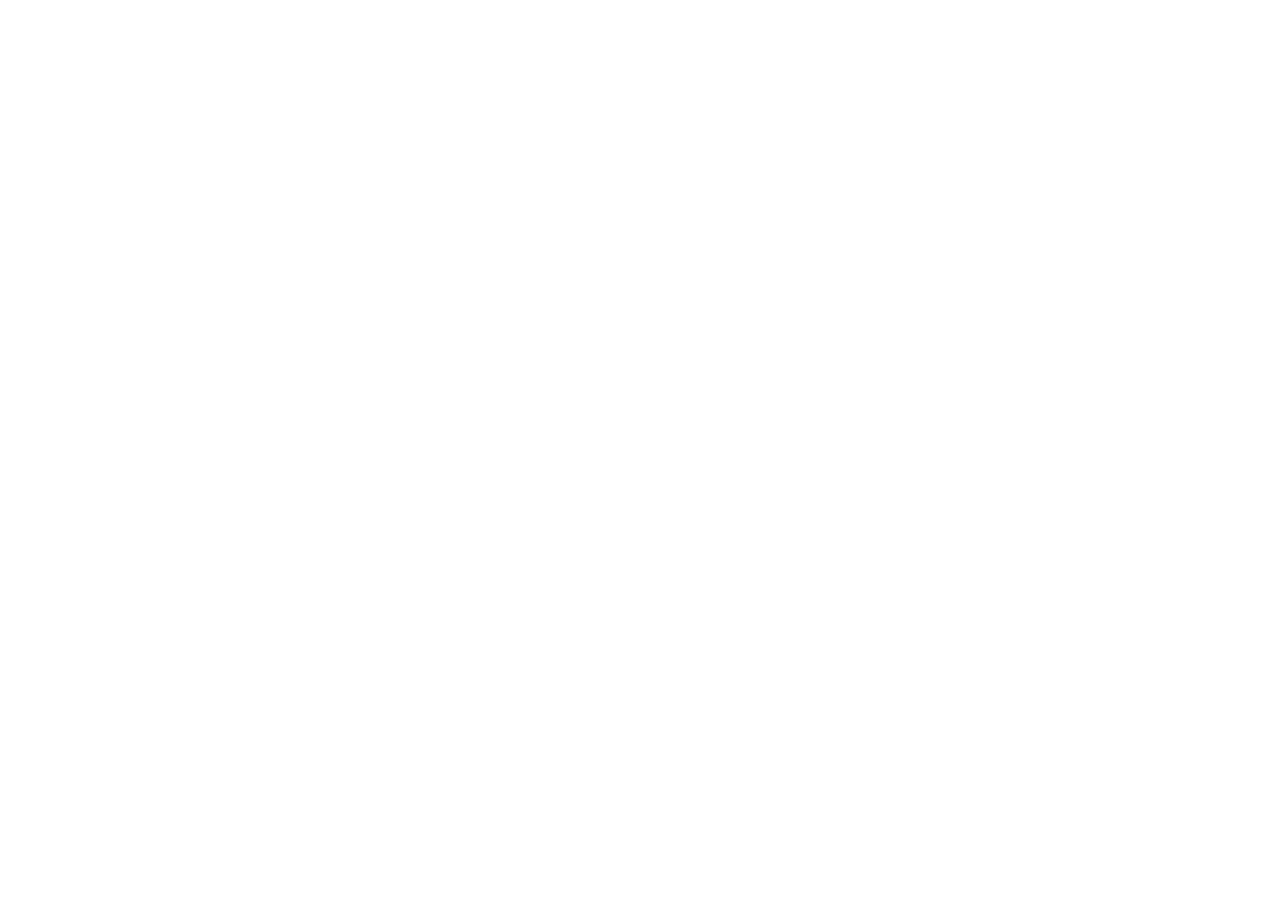
==== index.html @ e478d69d "Initial commit" ====
<!DOCTYPE html>
<html lang="en">
<head>
  <meta charset="UTF-8">
  <meta http-equiv="X-UA-Compatible" content="IE=edge">
  <meta name="viewport" content="width=device-width, initial-scale=1.0">
  <title>Document</title>
  <link rel="stylesheet" href="https://col-css.netlify.app/css/column.css">
  <link rel="stylesheet" href="https://necolas.github.io/normalize.css/8.0.1/normalize.css">
  <link rel="stylesheet" href="css/style.css">
</head>
<body>
  
</body>
</html>
---- css/style.css ----
html {
  box-sizing: border-box;
}

*,
*::before,
*::after {
  box-sizing: inherit;
}

body {
  margin: 0;
  padding: 0;
  display: flex;
  flex-direction: column;
  min-height: 100vh;
  background-color: #fff;
  font-family: sans-serif;
}

img {
  max-width: 100%;
  height: auto;
}
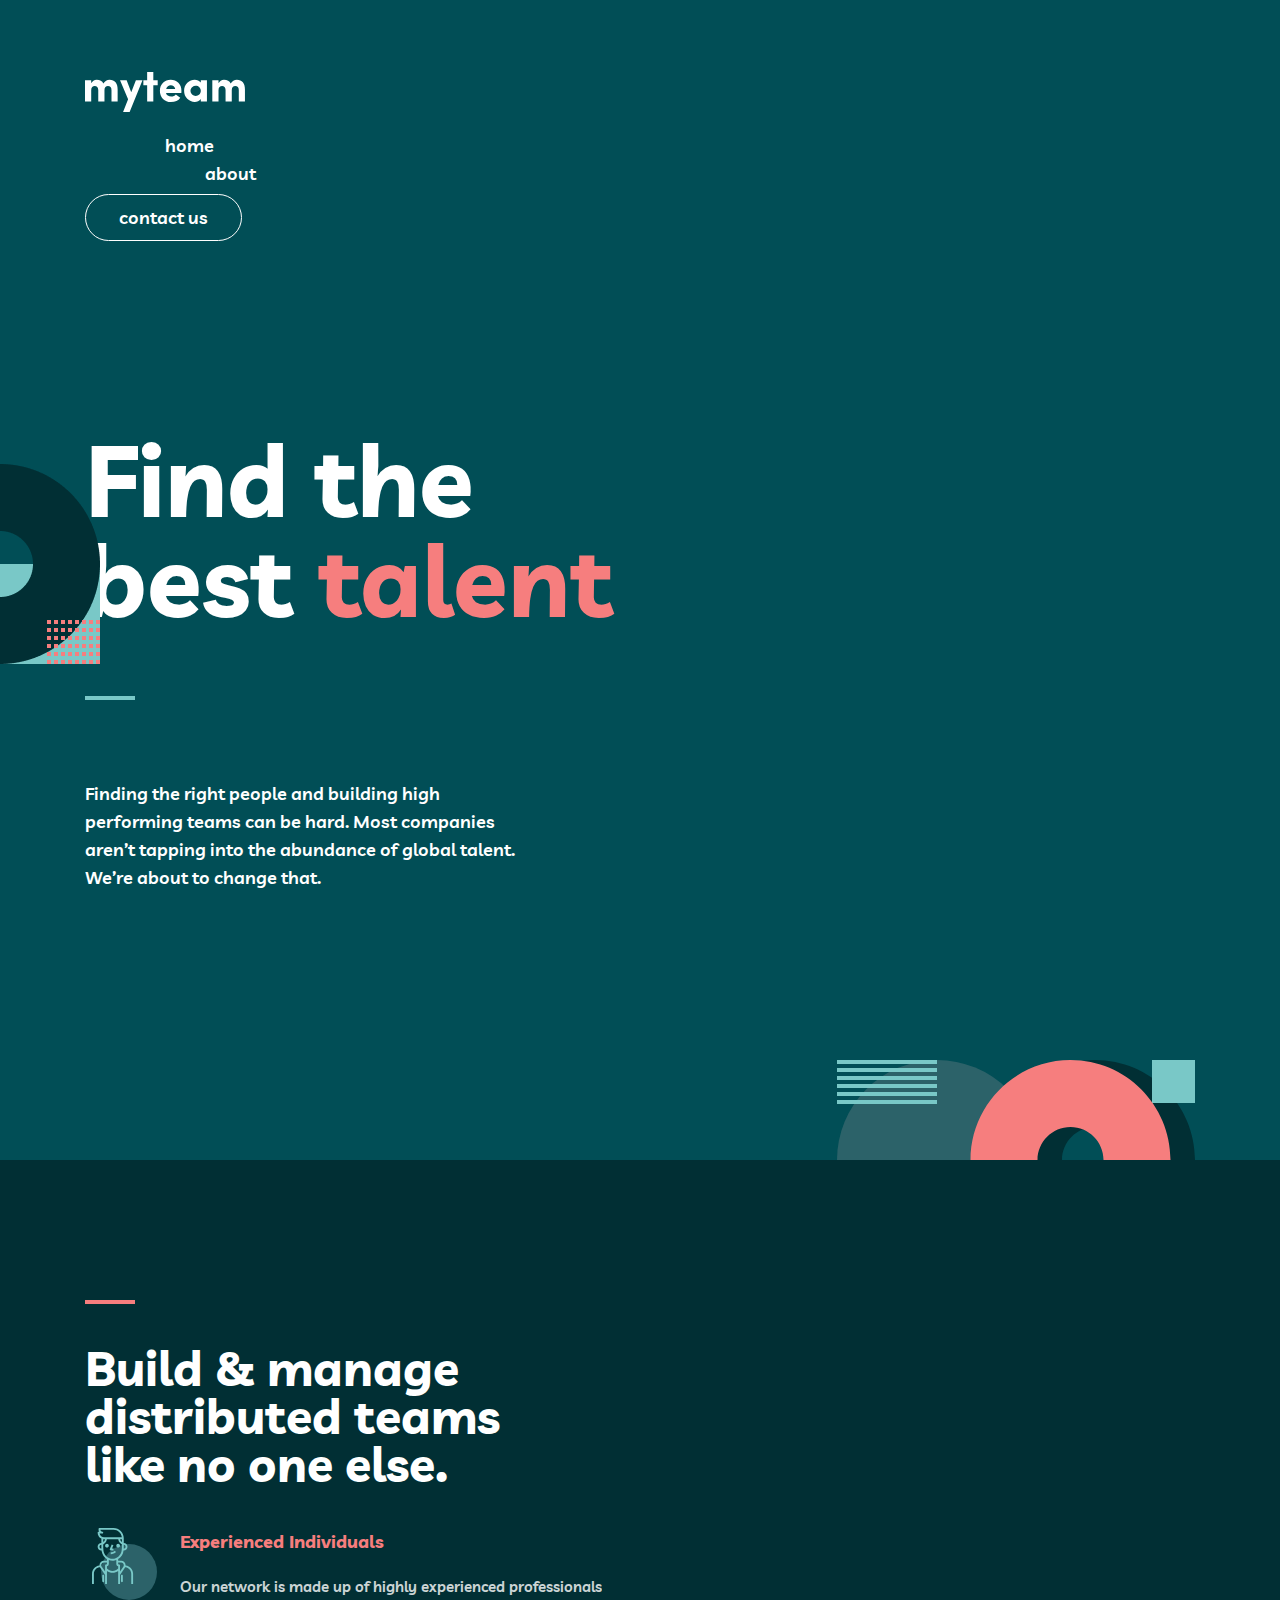
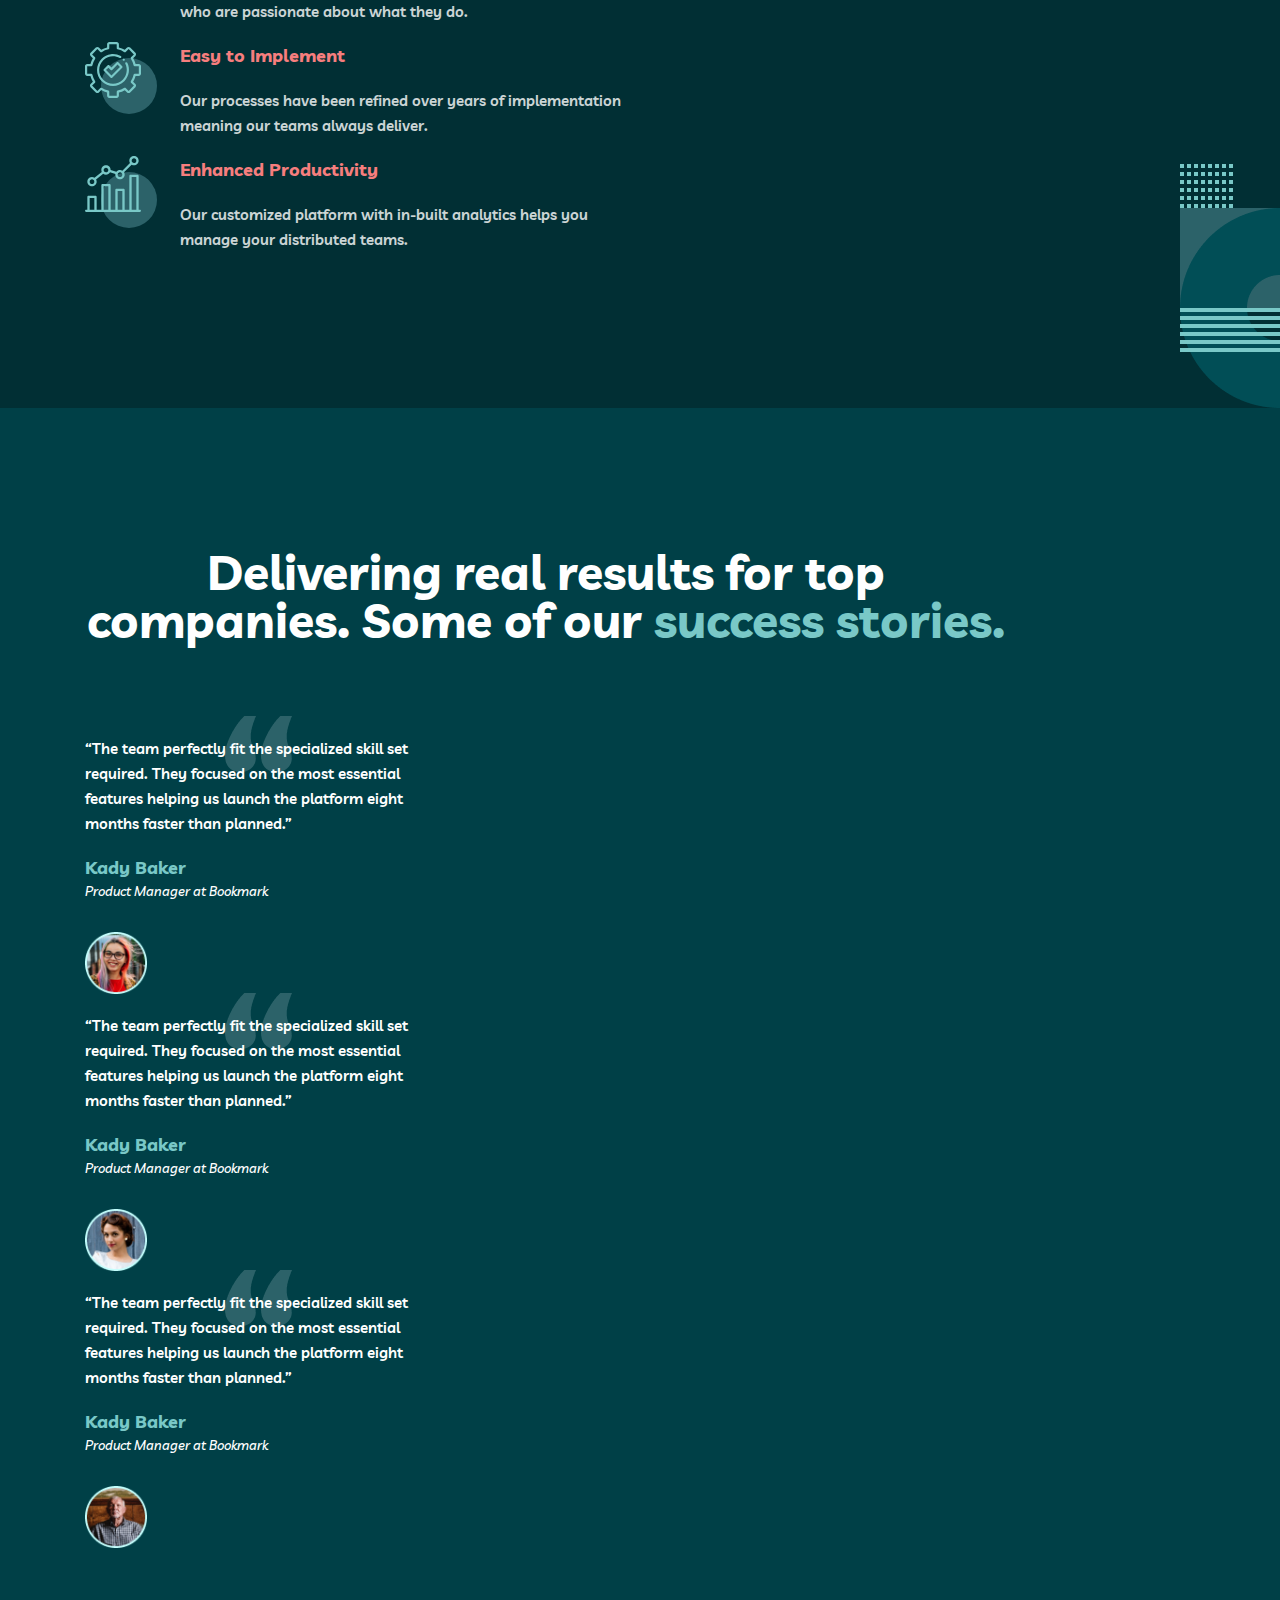
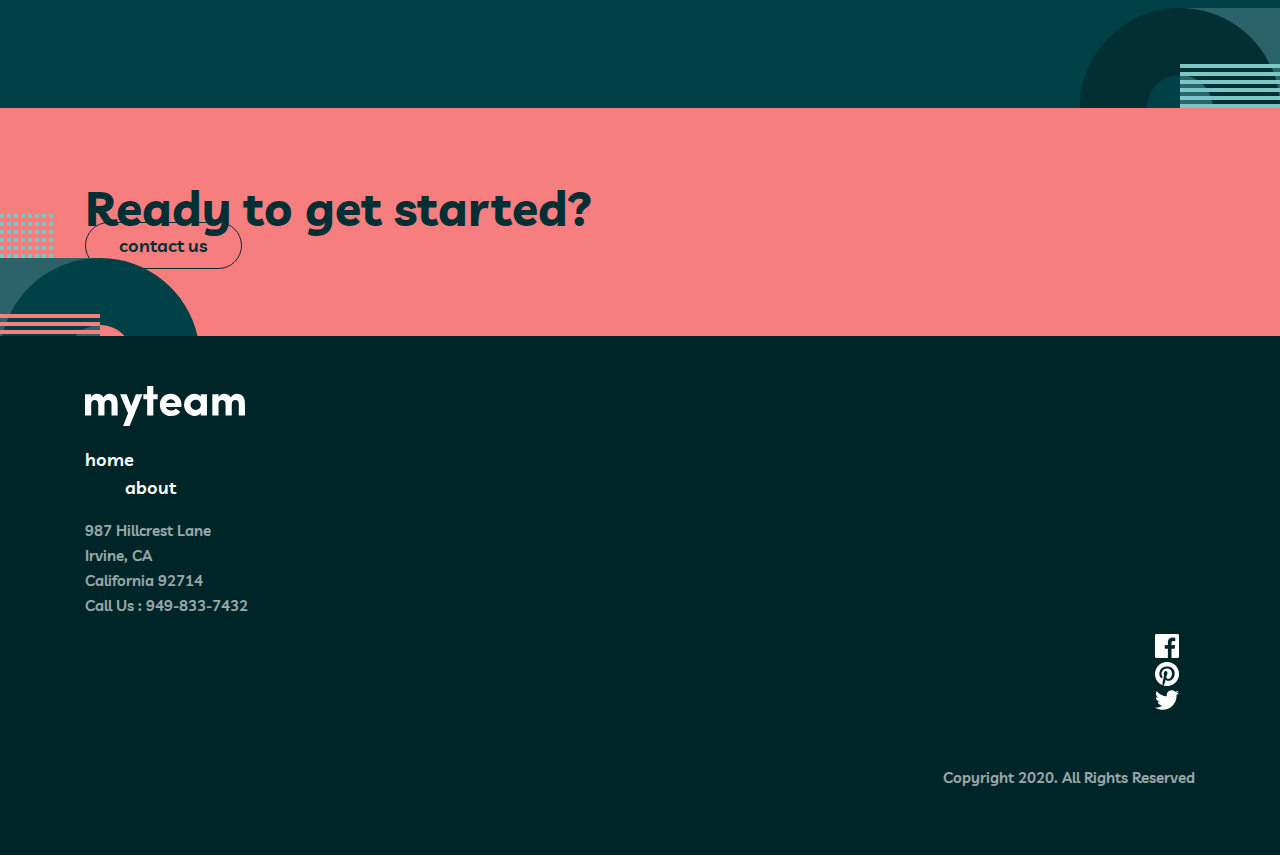
==== commit 2c829db0: "initial commit" ====
--- a/index.html
+++ b/index.html
@@ -1,15 +1,172 @@
 <!DOCTYPE html>
 <html lang="en">
+
 <head>
   <meta charset="UTF-8">
   <meta http-equiv="X-UA-Compatible" content="IE=edge">
   <meta name="viewport" content="width=device-width, initial-scale=1.0">
   <title>Document</title>
+  <link rel="preconnect" href="https://fonts.googleapis.com">
+  <link rel="preconnect" href="https://fonts.gstatic.com" crossorigin>
+  <link href="https://fonts.googleapis.com/css2?family=Livvic:wght@400;500;600;700&display=swap" rel="stylesheet">
   <link rel="stylesheet" href="https://col-css.netlify.app/css/column.css">
   <link rel="stylesheet" href="https://necolas.github.io/normalize.css/8.0.1/normalize.css">
   <link rel="stylesheet" href="css/style.css">
 </head>
+
 <body>
-  
+  <section class="site-header">
+    <header id="header">
+      <div class="container">
+        <div class="between align-center row">
+          <div class="row align-center">
+            <a href="#">
+              <img src="img/logo.svg" alt="logo" width="160" height="40">
+            </a>
+            <ul class="nav__list row">
+              <li class="nav__item">
+                <a class="nav__link" href="#">home</a>
+              </li>
+              <li class="nav__item">
+                <a class="nav__link" href="#">about</a>
+              </li>
+            </ul>
+          </div>
+          <a class="nav-btn" href="#">contact us</a>
+        </div>
+        <div id="hero">
+          <div class="row between align-center">
+            <h1 class="hero__title">Find the best<span class="hero__subtitle"> talent</span></h1>
+            <div class="hero__des">
+              <div class="hero__line"></div>
+              <p class="hero__text">Finding the right people and building high performing teams can be hard. Most
+                companies aren’t tapping into the abundance of global talent. We’re about to change that.</p>
+            </div>
+          </div>
+        </div>
+      </div>
+    </header>
+  </section>
+
+  <main id="main">
+    <section class="manage">
+      <div class="container">
+        <div class="row between">
+          <div class="main__des">
+            <div class="manage__line"></div>
+            <h2 class="manage__title">Build & manage distributed teams like no one else.</h2>
+          </div>
+          <ul class="main__list">
+            <li class="main__item user">
+              <h3 class="main__title">Experienced Individuals</h3>
+              <p class="main__text">Our network is made up of highly experienced professionals who are passionate about
+                what they do.</p>
+            </li>
+            <li class="main__item tools">
+              <h3 class="main__title">Easy to Implement</h3>
+              <p class="main__text">Our processes have been refined over years of implementation meaning our teams
+                always deliver.</p>
+            </li>
+            <li class="main__item procent">
+              <h3 class="main__title">Enhanced Productivity</h3>
+              <p class="main__text">Our customized platform with in-built analytics helps you manage your distributed
+                teams.</p>
+            </li>
+          </ul>
+        </div>
+      </div>
+    </section>
+
+    <section class="stories">
+      <div class="container center row">
+        <h2 class="stories__title">Delivering real results for top companies. Some of our<span
+            class="stories__subtitle"> success stories.</span></h2>
+        <div class="stories-sec">
+          <ul class="stories__list row between">
+            <li class="stories__item">
+              <p class="stories__text"> “The team perfectly fit the specialized skill set required. They focused on the
+                most essential features helping us launch the platform eight months faster than planned.”</p>
+              <h3 class="stories__subtitles">Kady Baker</h3>
+              <p class="stories__subtext">Product Manager at Bookmark</p>
+              <img src="img/left-img.png" alt="left-img" width="62" height="62">
+            </li>
+            <li class="stories__item">
+              <p class="stories__text"> “The team perfectly fit the specialized skill set required. They focused on the
+                most essential features helping us launch the platform eight months faster than planned.”</p>
+              <h3 class="stories__subtitles">Kady Baker</h3>
+              <p class="stories__subtext">Product Manager at Bookmark</p>
+              <img src="img/center-img.png" alt="center-img" width="62" height="62">
+            </li>
+            <li class="stories__item">
+              <p class="stories__text"> “The team perfectly fit the specialized skill set required. They focused on the
+                most essential features helping us launch the platform eight months faster than planned.”</p>
+              <h3 class="stories__subtitles">Kady Baker</h3>
+              <p class="stories__subtext">Product Manager at Bookmark</p>
+              <img src="img/right-img.png" alt="right-img" width="62" height="62">
+            </li>
+          </ul>
+        </div>
+      </div>
+    </section>
+
+    <section class="contact">
+      <div class="container">
+        <div class="row between align-center">
+          <h2 class="contact__title">Ready to get started?</h2>
+          <a class="contact__link" href="#">contact us</a>
+        </div>
+      </div>
+    </section>
+
+  </main>
+
+  <footer class="footer">
+    <div class="container">
+      <div class="row align-center between">
+
+        <div class="logo-sec">
+          <a href="#"><img src="img/logo.svg" alt="logo" width="160" height="40"></a>
+          <ul class="footer__list row">
+            <li class="footer__item">
+              <a class="nav__link" href="#">home</a>
+            </li>
+            <li class="nav__item">
+              <a class="nav__link" href="#">about</a>
+            </li>
+          </ul>
+        </div>
+        <ul class="adress__list">
+          <li class="adress__item">987 Hillcrest Lane</li>
+          <li class="adress__item">Irvine, CA</li>
+          <li class="adress__item">California 92714</li>
+          <li class="adress__item">Call Us : 949-833-7432</li>
+        </ul>
+        <div class="social-sec">
+          <ul class="social__list row">
+            <li class="social__item">
+              <a href="#">
+                <img src="img/facebook.png" alt="social__img" width="" height="">
+              </a>
+            </li>
+            <li class="social__item">
+              <a href="#">
+                <img src="img/push.png" alt="social__img" width="" height="">
+              </a>
+            </li>
+            <li class="social__item">
+              <a href="#">
+                <img src="img/twitter.png" alt="social__img" width="" height="">
+              </a>
+            </li>
+          </ul>
+          <p class="social__text">Copyright 2020. All Rights Reserved</p>
+        </div>
+      </div>
+    </div>
+  </footer>
+
+
+
 </body>
+
 </html>--- a/css/style.css
+++ b/css/style.css
@@ -15,10 +15,378 @@
   flex-direction: column;
   min-height: 100vh;
   background-color: #fff;
-  font-family: sans-serif;
+  font-family: 'Livvic', sans-serif;
 }
 
 img {
   max-width: 100%;
   height: auto;
+}
+
+ul {
+  list-style: none;
+  padding: 0;
+}
+
+a {
+  text-decoration: none;
+}
+
+:root {
+  --color-white: #fff;
+  --color-red: #f67e7e;
+  --opacity08: 0.8; 
+}
+
+.container {
+  width: 1150px;
+  padding: 0 20px;
+  margin: 0 auto;
+}
+.site-header {
+  padding-top: 72px;
+  position: relative;
+  background-color: #014E56;
+}
+
+.site-header::after {
+  content: '';
+  background-image: url("../img/header-up.png");
+  width: 358px;
+  height: 200px;
+  position: absolute;
+  top: 40%;
+  left: 0;
+  background-repeat: no-repeat;
+}
+
+.nav__list {
+  margin-left: 80px;
+  align-items: start;
+}
+
+.nav__item:nth-child(2) {
+  margin-left: 40px;
+}
+
+.nav-btn {
+  color: var(--color-white);
+  font-weight: 600;
+  /* margin-left: 576px; */
+  font-size: 18px;  
+  line-height: 28px;
+  padding: 11px 33px;
+  background-color: transparent;
+  border-radius: 24px;
+  border: 1px solid var(--color-white);
+  transition: color 0.3s ease,
+              border 0.3s ease,
+              background-color 0.3s ease;
+}
+
+.nav-btn:hover {
+  color: #014E56;
+  background-color: #fff;
+  border-color: transparent;
+}
+
+.nav__link {
+  color: var(--color-white);
+  font-weight: 600;
+  font-size: 18px;  
+  line-height: 28px;
+  transition: color 0.3s ease;  
+}
+
+.nav__link:hover {
+  color: var(--color-red);
+}
+
+#hero {
+  margin-top: 130px;
+  padding-bottom: 250px;
+  position: relative;
+  overflow: hidden;
+}
+
+#hero::after {
+  content: '';
+  background-image: url("../img/header-down.svg");
+  width: 358px;
+  height: 200px;
+  position: absolute;
+  bottom: -100px;
+  right: 0;
+  background-repeat: no-repeat;
+}
+
+.hero__title {
+  width: 600px;
+  color: var(--color-white);
+  font-weight: bold;
+  font-size: 100px;
+  line-height: 100px;
+}
+
+.hero__subtitle {
+  color: var(--color-red);
+}
+
+.hero__line {
+  background-color: #79C8C7;
+  width: 50px;
+  height: 4px;
+  margin-bottom: 80px;
+}
+
+.hero__text {
+  width: 445px;
+  color: var(--color-white);
+  font-weight: 600;
+  font-size: 18px;
+  line-height: 28px;
+}
+
+.manage {
+  background-color: #012F34;
+  color: var(--color-white);
+  padding: 140px 0;
+  position: relative;
+  overflow: hidden;
+}
+
+.manage::before {
+  content: '';
+  background-image: url("../img/main-img.png");
+  width: 200px;
+  height: 244px;
+  position: absolute;
+  right: -100px;
+  bottom: 0;
+  background-repeat: no-repeat;
+}
+
+.manage__line {
+  width: 50px;
+  height: 4px;
+  background-color: var(--color-red);
+}
+
+.main__item {
+  padding-left: 95px;
+  position: relative;
+}
+
+.main__item::before {
+  content: '';
+  width: 72px;
+  height: 72px;
+  position: absolute;
+  left: 0;
+  display: inline-block;
+  background-repeat: no-repeat;
+}
+
+.user::before {
+  background-image: url("../img/user.svg");
+}
+
+.tools::before {
+  background-image: url("../img/tools.svg");
+}
+
+.procent::before {
+  background-image: url("../img/procent.svg");
+}
+
+.manage__title {
+  width: 445px;
+  font-weight: bold;
+  font-size: 48px;
+  line-height: 48px;
+}
+
+.main__title {
+  font-weight: bold;
+  font-size: 18px;
+  line-height: 28px;
+  color: var(--color-red);
+}
+
+.main__text {
+  font-weight: 600;
+  font-size: 15px;
+  line-height: 25px;
+  color: var(--color-white);
+  opacity: var(--opacity08);
+}
+
+.main__list {
+  width: 540px;
+}
+
+.stories {
+  background-color: #004047;
+  color: var(--color-white);
+  padding: 140px 0;
+  position: relative;
+  overflow: hidden;
+}
+
+.stories::before {
+  content: '';
+  background-image: url("../img/stories-down.svg");
+  width: 200px;
+  height: 200px;
+  position: absolute;
+  bottom: -100px;
+  right: 0;
+  background-repeat: no-repeat;
+}
+
+.stories__title {
+  margin: 0;
+  width: 922px;
+  color: var(--color-white);
+  font-weight: bold;
+  font-size: 48px;
+  line-height: 48px;
+  text-align: center;
+  margin-bottom: 92px;
+}
+
+.stories__subtitle {
+  color: #79C8C7;
+}
+
+.stories__item {
+  width: 350px;
+  position: relative;
+  z-index: 1;
+}
+
+.stories__item::before {
+  content: '';
+  background-image: url("../img/down-img.png");
+  width: 67px;
+  height: 56px;
+  position: absolute;
+  z-index: -1;
+  left: 40%;
+  top: -20px;
+  background-repeat: no-repeat;
+}
+
+.stories__text {
+  color: var(--color-white);
+  font-weight: 600;
+  font-size: 15px;
+  line-height: 25px;
+}
+
+.stories__subtitles {
+  font-weight: bold;
+  font-size: 18px;
+  line-height: 28px;
+  color: #79C8C7;
+  margin-bottom: 0;
+}
+
+.stories__subtext {
+  font-style: italic;
+  font-weight: 500;
+  font-size: 13px;
+  line-height: 18px;
+  color: #FFFFFF;
+  margin-top: 0;
+  margin-bottom: 32px;
+}
+
+.contact {
+  padding: 76px 0;
+  position: relative;
+  overflow: hidden;
+  background-color: var(--color-red);
+}
+
+.contact::before {
+  content: '';
+  background-image: url("../img/contact-img.svg");
+  width: 200px;
+  height: 244px;
+  position: absolute;
+  bottom: -122px;
+  left: 0;
+  background-repeat: no-repeat;
+}
+
+.contact__title {
+  font-weight: bold;
+  font-size: 48px;
+  line-height: 48px;
+  color: #012F34;
+  margin: 0;
+}
+
+.contact__link {  
+  color: #012F34;
+  font-weight: 600;
+  font-size: 18px;  
+  line-height: 28px;
+  padding: 11px 33px;
+  background-color: transparent;
+  border-radius: 24px;
+  border: 1px solid #012F34;
+  transition: color 0.3s ease,
+              border 0.3s ease,
+              background-color 0.3s ease;
+}
+
+.contact__link:hover {
+  color: var(--color-red);
+  background-color: #012F34;
+  border-color: transparent;
+}
+
+.footer {
+  padding: 50px 0;
+  color: var(--color-white);
+  background-color: #002529;
+}
+
+.adress__list {
+  margin-right: 125px;
+}
+
+.social-sec {
+  text-align: end;
+  margin-left: 127px;
+}
+
+.social__list {
+  margin-left: 181px;
+  margin-bottom: 51px;
+}
+
+.adress__item {
+  font-weight: 600;
+  font-size: 15px;
+  line-height: 25px;
+  color: var(--color-white);
+  opacity: 0.6;
+}
+
+.social__text {
+  font-weight: 600;
+  font-size: 15px;
+  line-height: 25px;
+  text-align: right;
+  color: var(--color-white);
+  mix-blend-mode: normal;
+  opacity: 0.6;
+}
+
+.social__item {
+
+  margin-right: 16px;
 }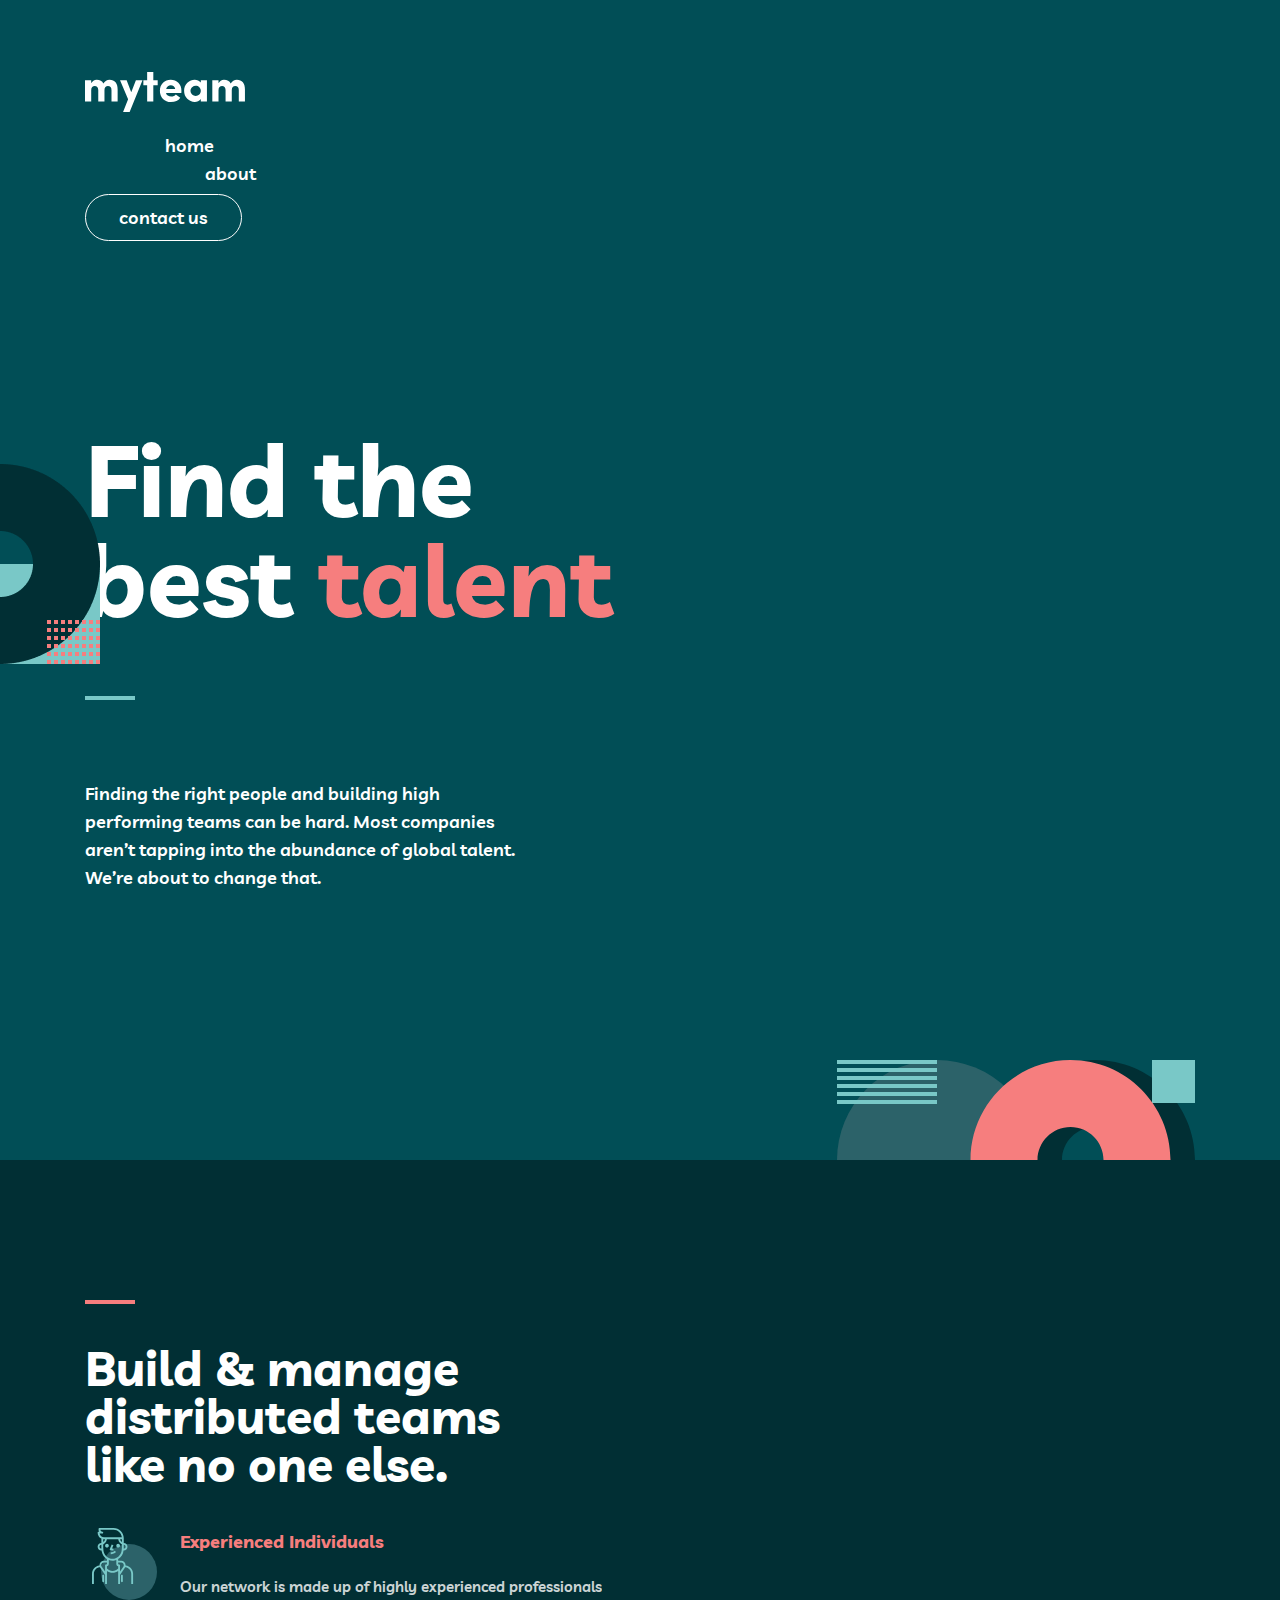
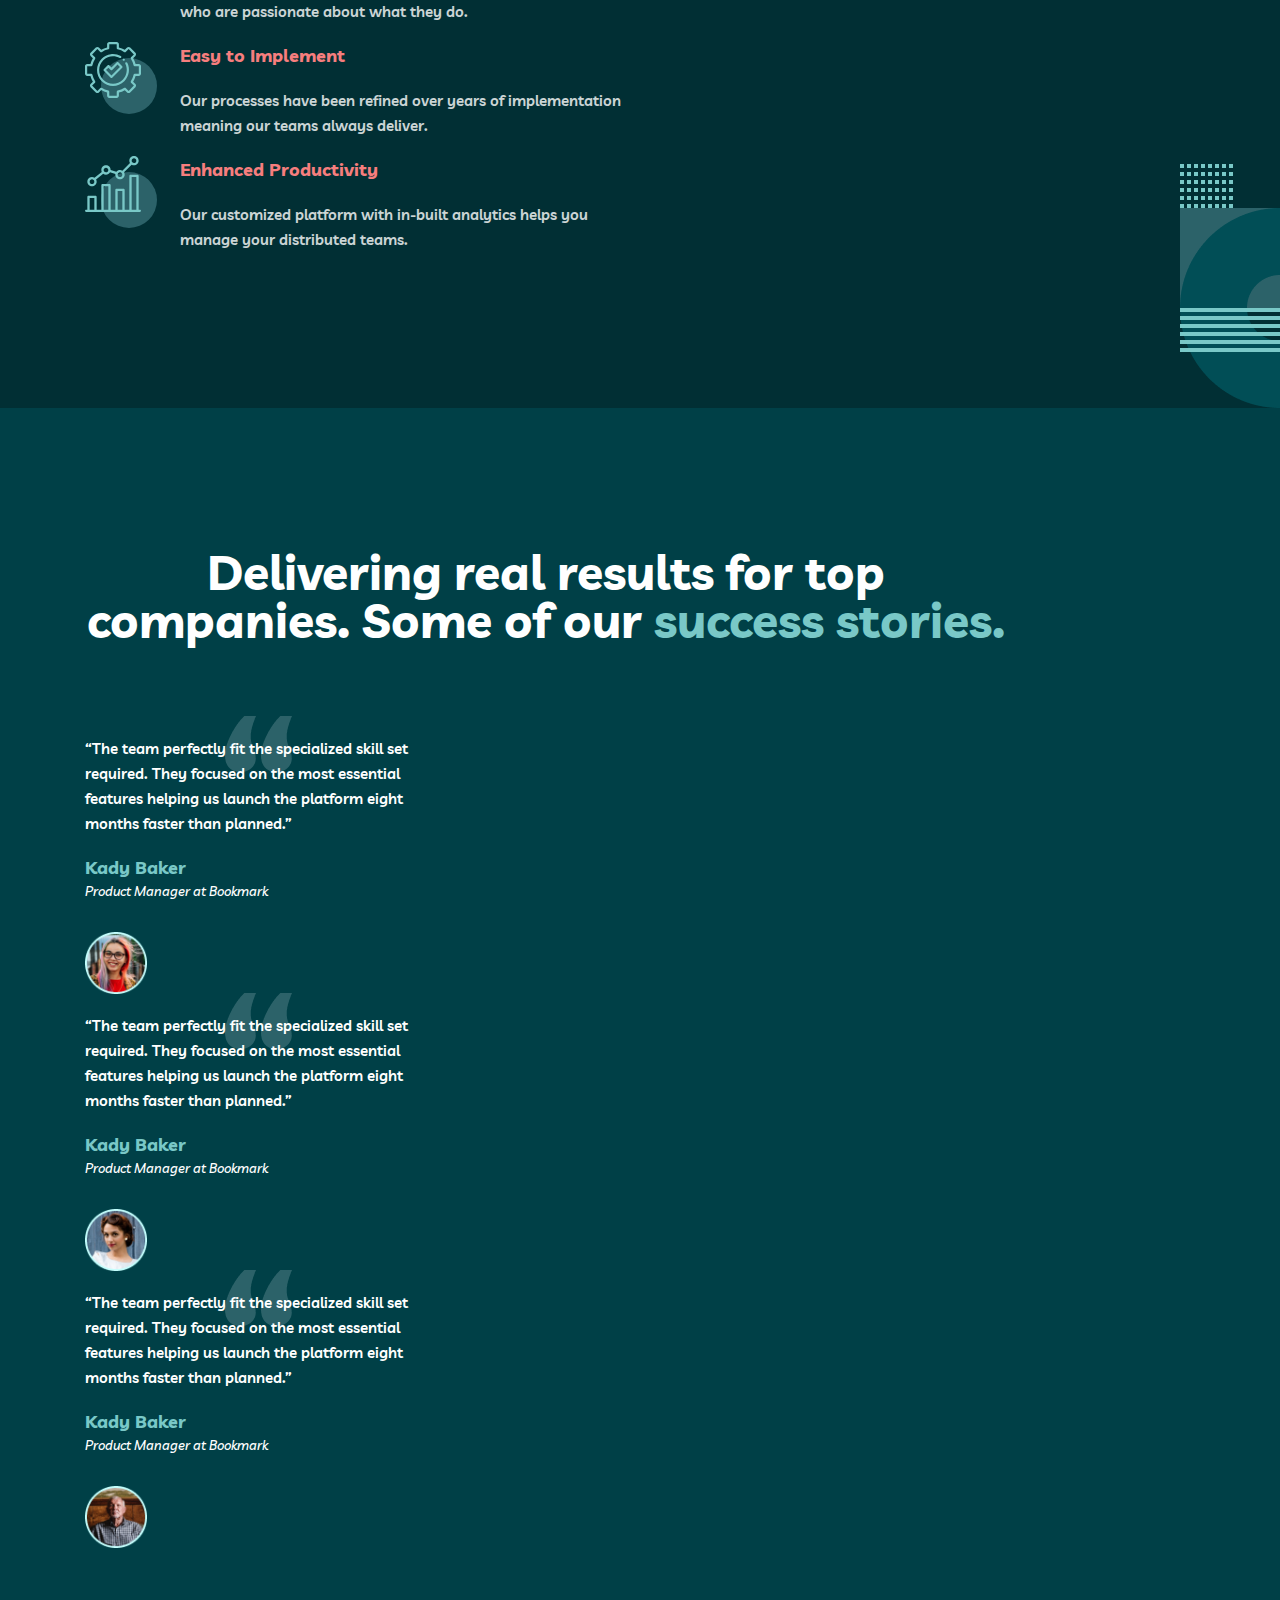
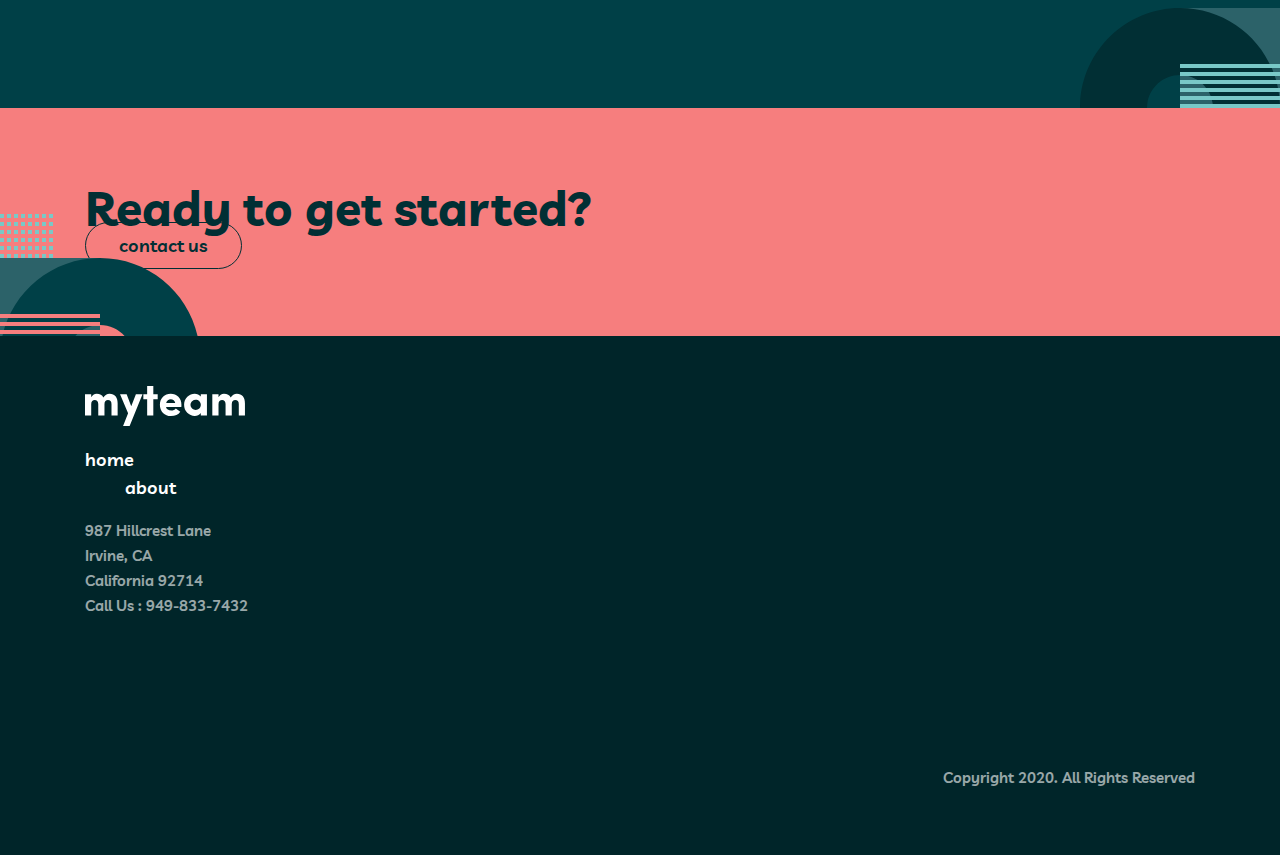
==== commit a9bf0a5b: "add footer hover icon" ====
--- a/index.html
+++ b/index.html
@@ -142,20 +142,26 @@
           <li class="adress__item">Call Us : 949-833-7432</li>
         </ul>
         <div class="social-sec">
-          <ul class="social__list row">
+          <ul class="social__list row align-center">
             <li class="social__item">
               <a href="#">
-                <img src="img/facebook.png" alt="social__img" width="" height="">
+                <svg class="social-icon" width="24" height="24" viewBox="0 0 24 24" fill="none" xmlns="http://www.w3.org/2000/svg">
+                  <path d="M22.675 0H1.325C0.593 0 0 0.593 0 1.325V22.676C0 23.407 0.593 24 1.325 24H12.82V14.706H9.692V11.084H12.82V8.413C12.82 5.313 14.713 3.625 17.479 3.625C18.804 3.625 19.942 3.724 20.274 3.768V7.008L18.356 7.009C16.852 7.009 16.561 7.724 16.561 8.772V11.085H20.148L19.681 14.707H16.561V24H22.677C23.407 24 24 23.407 24 22.675V1.325C24 0.593 23.407 0 22.675 0Z"/>
+                </svg>
               </a>
             </li>
             <li class="social__item">
               <a href="#">
-                <img src="img/push.png" alt="social__img" width="" height="">
+                <svg class="social-icon" width="24" height="24" viewBox="0 0 24 24" fill="none" xmlns="http://www.w3.org/2000/svg">
+                  <path d="M12 0C5.373 0 0 5.372 0 12C0 17.084 3.163 21.426 7.627 23.174C7.522 22.225 7.427 20.769 7.669 19.733C7.887 18.796 9.076 13.768 9.076 13.768C9.076 13.768 8.717 13.049 8.717 11.986C8.717 10.318 9.684 9.072 10.888 9.072C11.911 9.072 12.406 9.841 12.406 10.762C12.406 11.791 11.751 13.33 11.412 14.757C11.129 15.951 12.011 16.926 13.189 16.926C15.322 16.926 16.961 14.677 16.961 11.431C16.961 8.558 14.897 6.549 11.949 6.549C8.535 6.549 6.531 9.11 6.531 11.756C6.531 12.787 6.928 13.894 7.424 14.494C7.522 14.613 7.536 14.718 7.507 14.839L7.174 16.199C7.121 16.419 7 16.466 6.772 16.36C5.273 15.662 4.336 13.471 4.336 11.711C4.336 7.926 7.086 4.449 12.265 4.449C16.428 4.449 19.663 7.416 19.663 11.38C19.663 15.516 17.056 18.844 13.436 18.844C12.22 18.844 11.077 18.213 10.686 17.466L9.938 20.319C9.667 21.362 8.936 22.669 8.446 23.465C9.57 23.812 10.763 24 12 24C18.627 24 24 18.627 24 12C24 5.372 18.627 0 12 0Z"/>
+                </svg>
               </a>
             </li>
             <li class="social__item">
               <a href="#">
-                <img src="img/twitter.png" alt="social__img" width="" height="">
+                <svg class="social-icon" width="24" height="20" viewBox="0 0 24 20" fill="none" xmlns="http://www.w3.org/2000/svg">
+                  <path d="M24 2.55699C23.117 2.94899 22.168 3.21299 21.172 3.33199C22.189 2.72299 22.97 1.75799 23.337 0.607986C22.386 1.17199 21.332 1.58199 20.21 1.80299C19.313 0.845986 18.032 0.247986 16.616 0.247986C13.437 0.247986 11.101 3.21399 11.819 6.29299C7.728 6.08799 4.1 4.12799 1.671 1.14899C0.381 3.36199 1.002 6.25699 3.194 7.72299C2.388 7.69699 1.628 7.47599 0.965 7.10699C0.911 9.38799 2.546 11.522 4.914 11.997C4.221 12.185 3.462 12.229 2.69 12.081C3.316 14.037 5.134 15.46 7.29 15.5C5.22 17.123 2.612 17.848 0 17.54C2.179 18.937 4.768 19.752 7.548 19.752C16.69 19.752 21.855 12.031 21.543 5.10599C22.505 4.41099 23.34 3.54399 24 2.55699Z"/>
+                </svg>
               </a>
             </li>
           </ul>
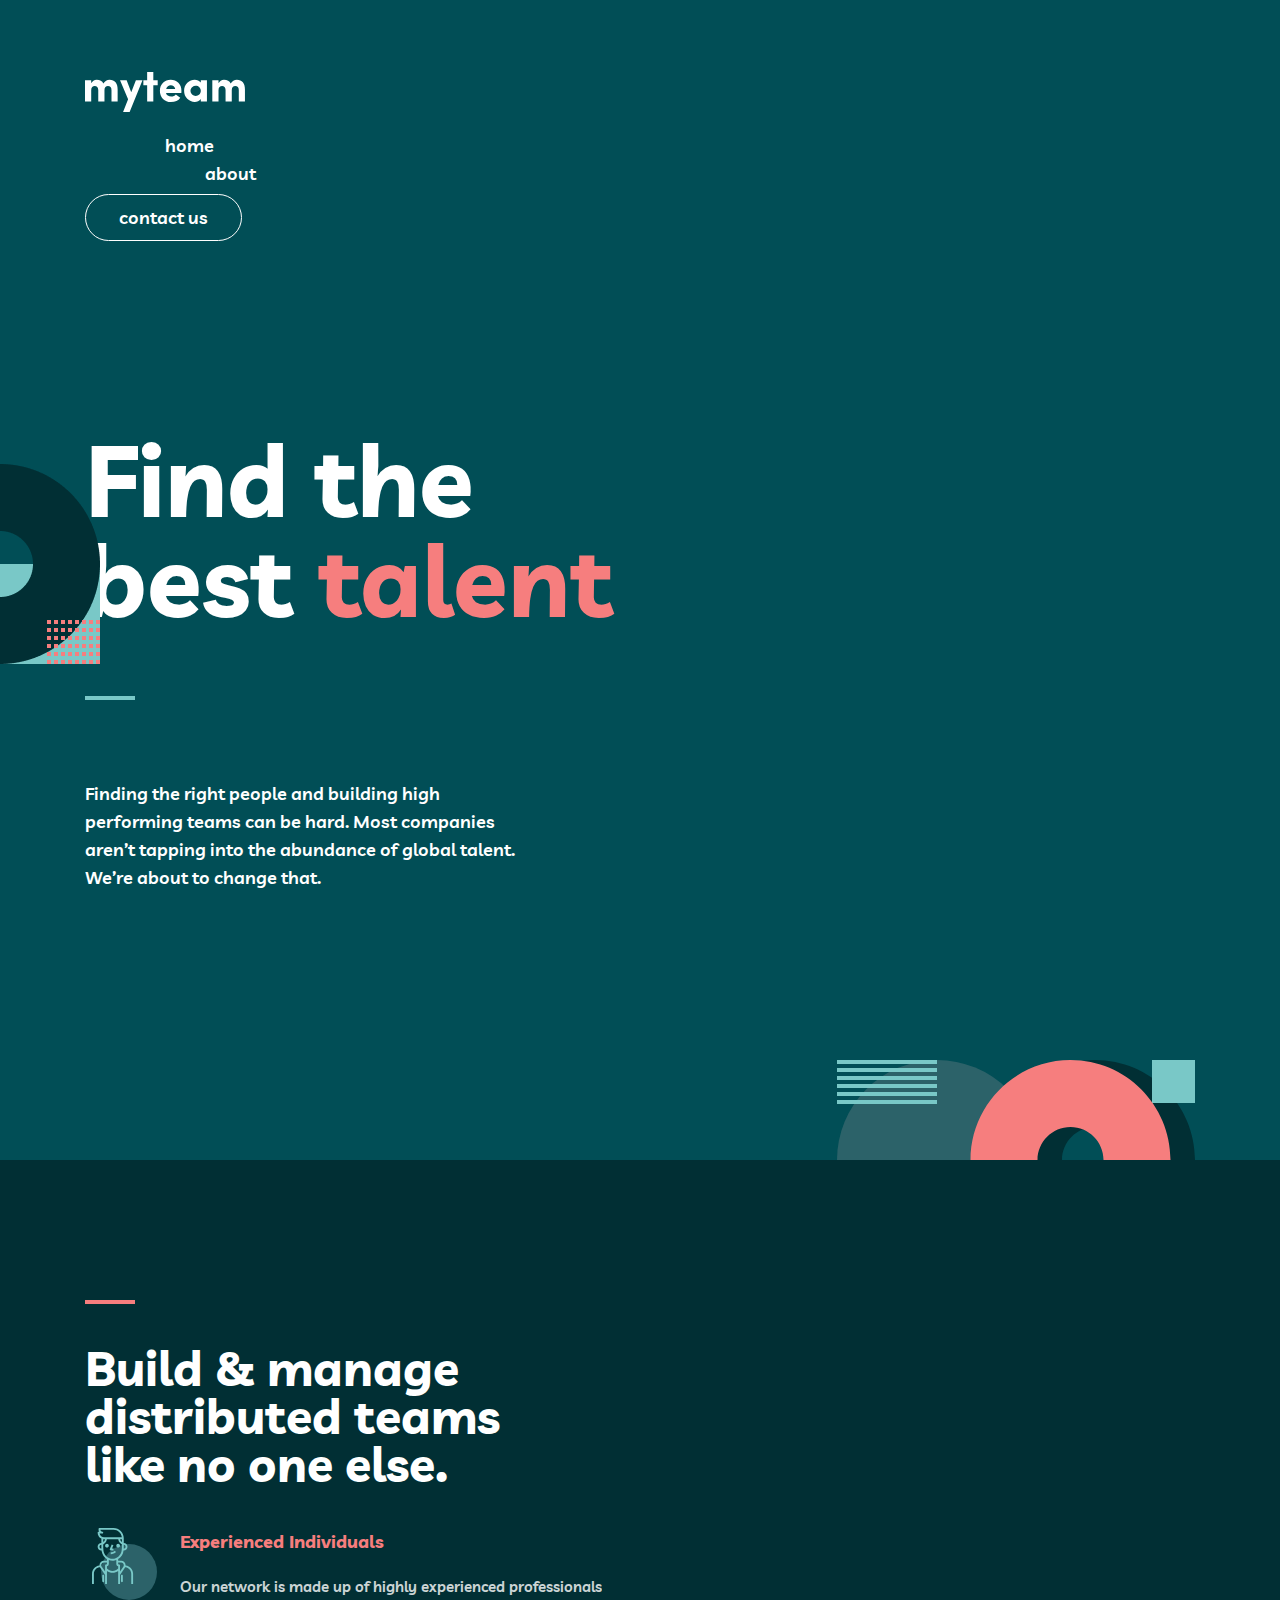
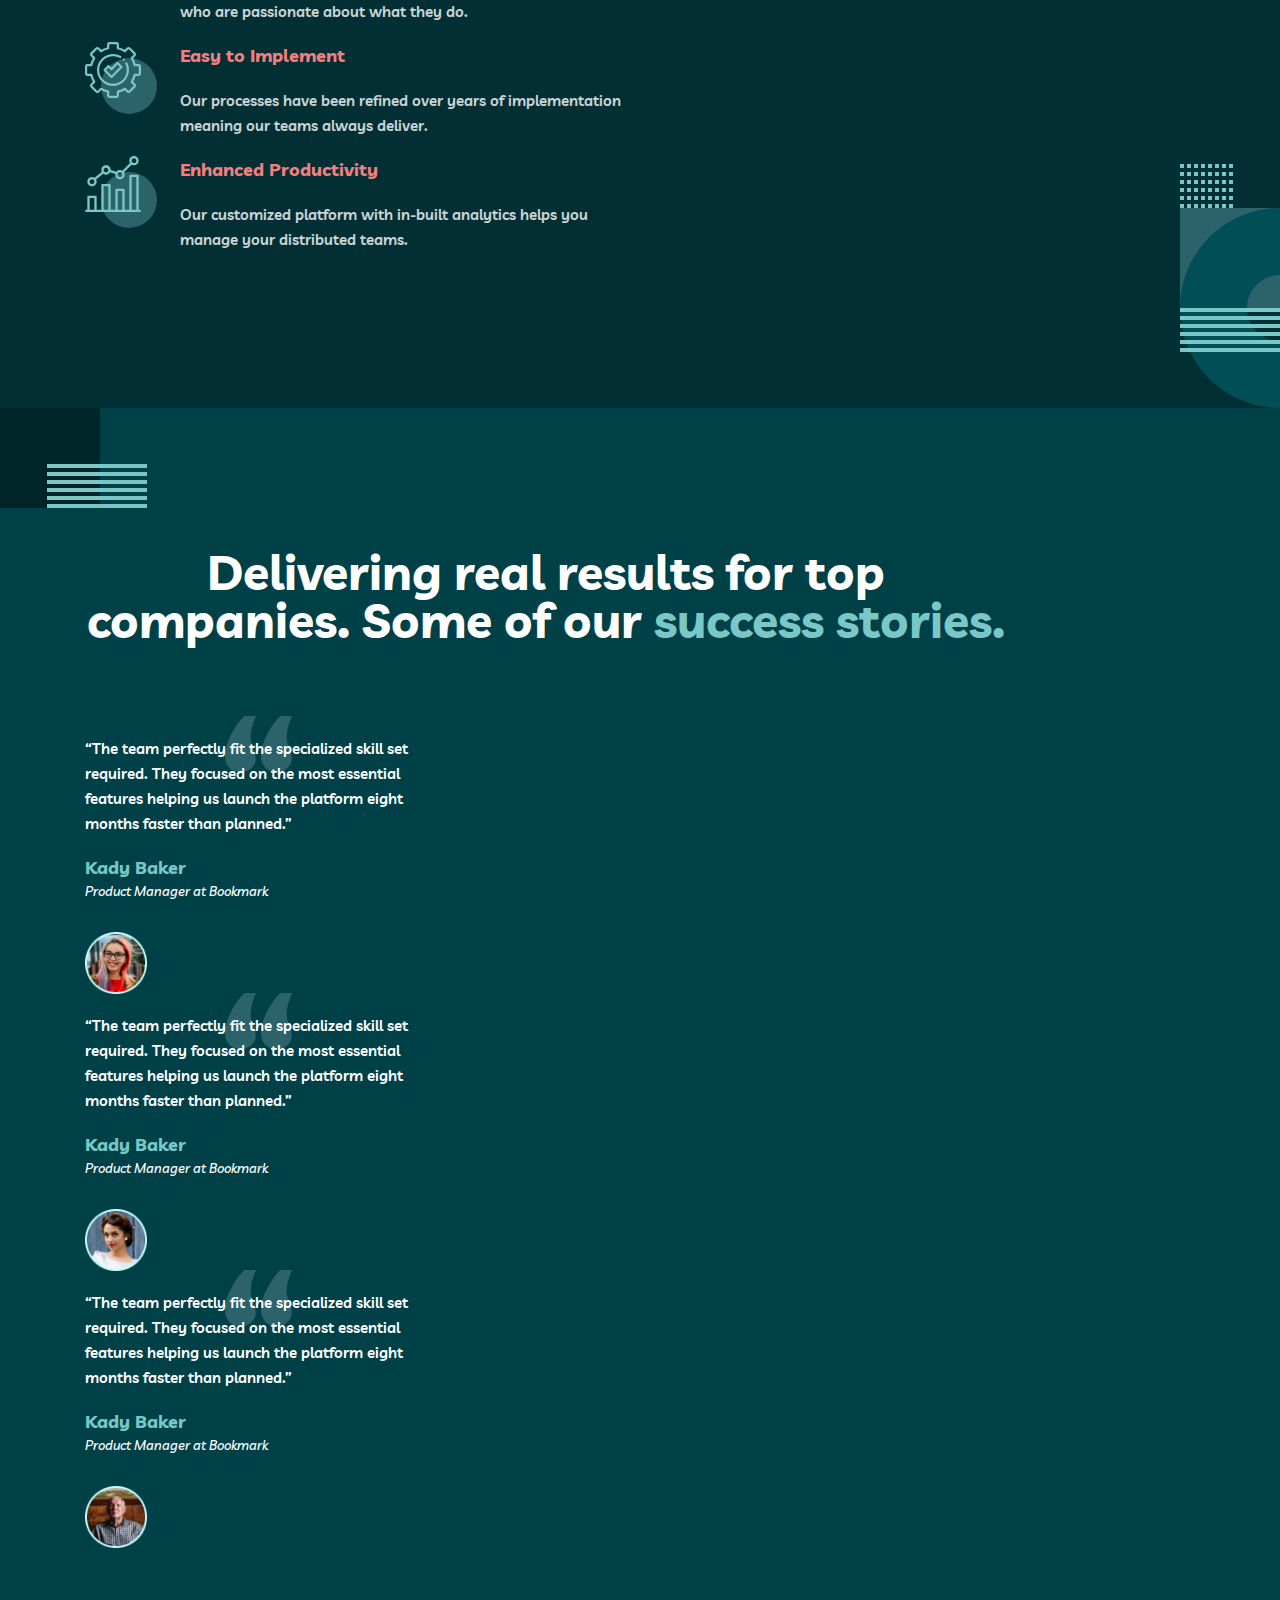
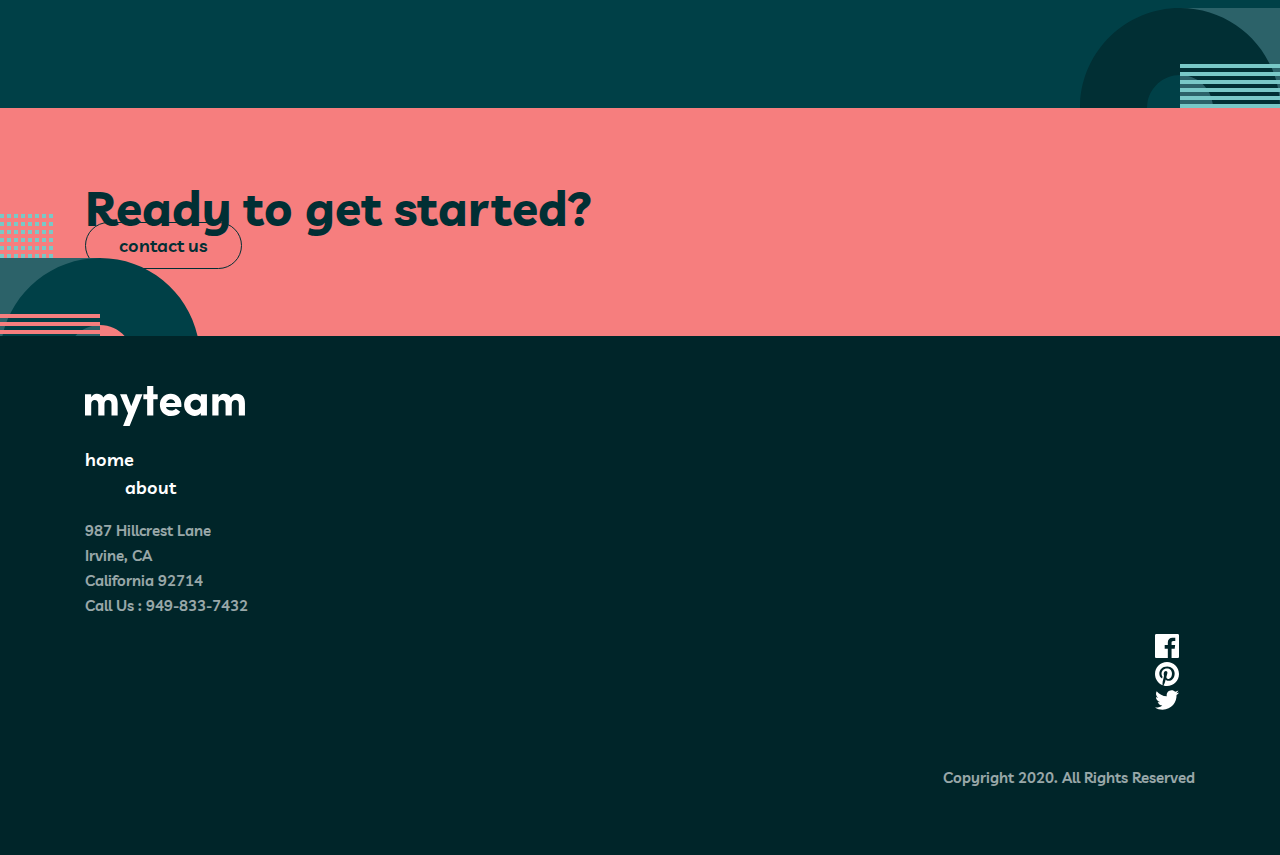
==== commit 36110866: "add footer style" ====
--- a/index.html
+++ b/index.html
@@ -145,21 +145,21 @@
           <ul class="social__list row align-center">
             <li class="social__item">
               <a href="#">
-                <svg class="social-icon" width="24" height="24" viewBox="0 0 24 24" fill="none" xmlns="http://www.w3.org/2000/svg">
+                <svg class="social-icon" width="24" height="24" viewBox="0 0 24 24" xmlns="http://www.w3.org/2000/svg">
                   <path d="M22.675 0H1.325C0.593 0 0 0.593 0 1.325V22.676C0 23.407 0.593 24 1.325 24H12.82V14.706H9.692V11.084H12.82V8.413C12.82 5.313 14.713 3.625 17.479 3.625C18.804 3.625 19.942 3.724 20.274 3.768V7.008L18.356 7.009C16.852 7.009 16.561 7.724 16.561 8.772V11.085H20.148L19.681 14.707H16.561V24H22.677C23.407 24 24 23.407 24 22.675V1.325C24 0.593 23.407 0 22.675 0Z"/>
                 </svg>
               </a>
             </li>
             <li class="social__item">
               <a href="#">
-                <svg class="social-icon" width="24" height="24" viewBox="0 0 24 24" fill="none" xmlns="http://www.w3.org/2000/svg">
+                <svg class="social-icon" width="24" height="24" viewBox="0 0 24 24" xmlns="http://www.w3.org/2000/svg">
                   <path d="M12 0C5.373 0 0 5.372 0 12C0 17.084 3.163 21.426 7.627 23.174C7.522 22.225 7.427 20.769 7.669 19.733C7.887 18.796 9.076 13.768 9.076 13.768C9.076 13.768 8.717 13.049 8.717 11.986C8.717 10.318 9.684 9.072 10.888 9.072C11.911 9.072 12.406 9.841 12.406 10.762C12.406 11.791 11.751 13.33 11.412 14.757C11.129 15.951 12.011 16.926 13.189 16.926C15.322 16.926 16.961 14.677 16.961 11.431C16.961 8.558 14.897 6.549 11.949 6.549C8.535 6.549 6.531 9.11 6.531 11.756C6.531 12.787 6.928 13.894 7.424 14.494C7.522 14.613 7.536 14.718 7.507 14.839L7.174 16.199C7.121 16.419 7 16.466 6.772 16.36C5.273 15.662 4.336 13.471 4.336 11.711C4.336 7.926 7.086 4.449 12.265 4.449C16.428 4.449 19.663 7.416 19.663 11.38C19.663 15.516 17.056 18.844 13.436 18.844C12.22 18.844 11.077 18.213 10.686 17.466L9.938 20.319C9.667 21.362 8.936 22.669 8.446 23.465C9.57 23.812 10.763 24 12 24C18.627 24 24 18.627 24 12C24 5.372 18.627 0 12 0Z"/>
                 </svg>
               </a>
             </li>
             <li class="social__item">
               <a href="#">
-                <svg class="social-icon" width="24" height="20" viewBox="0 0 24 20" fill="none" xmlns="http://www.w3.org/2000/svg">
+                <svg class="social-icon" width="24" height="20" viewBox="0 0 24 20" xmlns="http://www.w3.org/2000/svg">
                   <path d="M24 2.55699C23.117 2.94899 22.168 3.21299 21.172 3.33199C22.189 2.72299 22.97 1.75799 23.337 0.607986C22.386 1.17199 21.332 1.58199 20.21 1.80299C19.313 0.845986 18.032 0.247986 16.616 0.247986C13.437 0.247986 11.101 3.21399 11.819 6.29299C7.728 6.08799 4.1 4.12799 1.671 1.14899C0.381 3.36199 1.002 6.25699 3.194 7.72299C2.388 7.69699 1.628 7.47599 0.965 7.10699C0.911 9.38799 2.546 11.522 4.914 11.997C4.221 12.185 3.462 12.229 2.69 12.081C3.316 14.037 5.134 15.46 7.29 15.5C5.22 17.123 2.612 17.848 0 17.54C2.179 18.937 4.768 19.752 7.548 19.752C16.69 19.752 21.855 12.031 21.543 5.10599C22.505 4.41099 23.34 3.54399 24 2.55699Z"/>
                 </svg>
               </a>
--- a/css/style.css
+++ b/css/style.css
@@ -277,6 +277,17 @@
   background-repeat: no-repeat;
 }
 
+.stories::after{
+  content: '';
+  background-image: url("../img/stories-up.svg");
+  width: 147px;
+  height: 100px;
+  position: absolute;
+  top: 0;
+  left: 0;
+  background-repeat: no-repeat;
+}
+
 .stories__text {
   color: var(--color-white);
   font-weight: 600;
@@ -387,6 +398,14 @@
 }
 
 .social__item {
-
   margin-right: 16px;
+}
+
+.social-icon {
+  fill: var(--color-white);
+  transition: fill 0.3s ease;
+}
+
+.social-icon:hover {
+  fill: var(--color-red);
 }